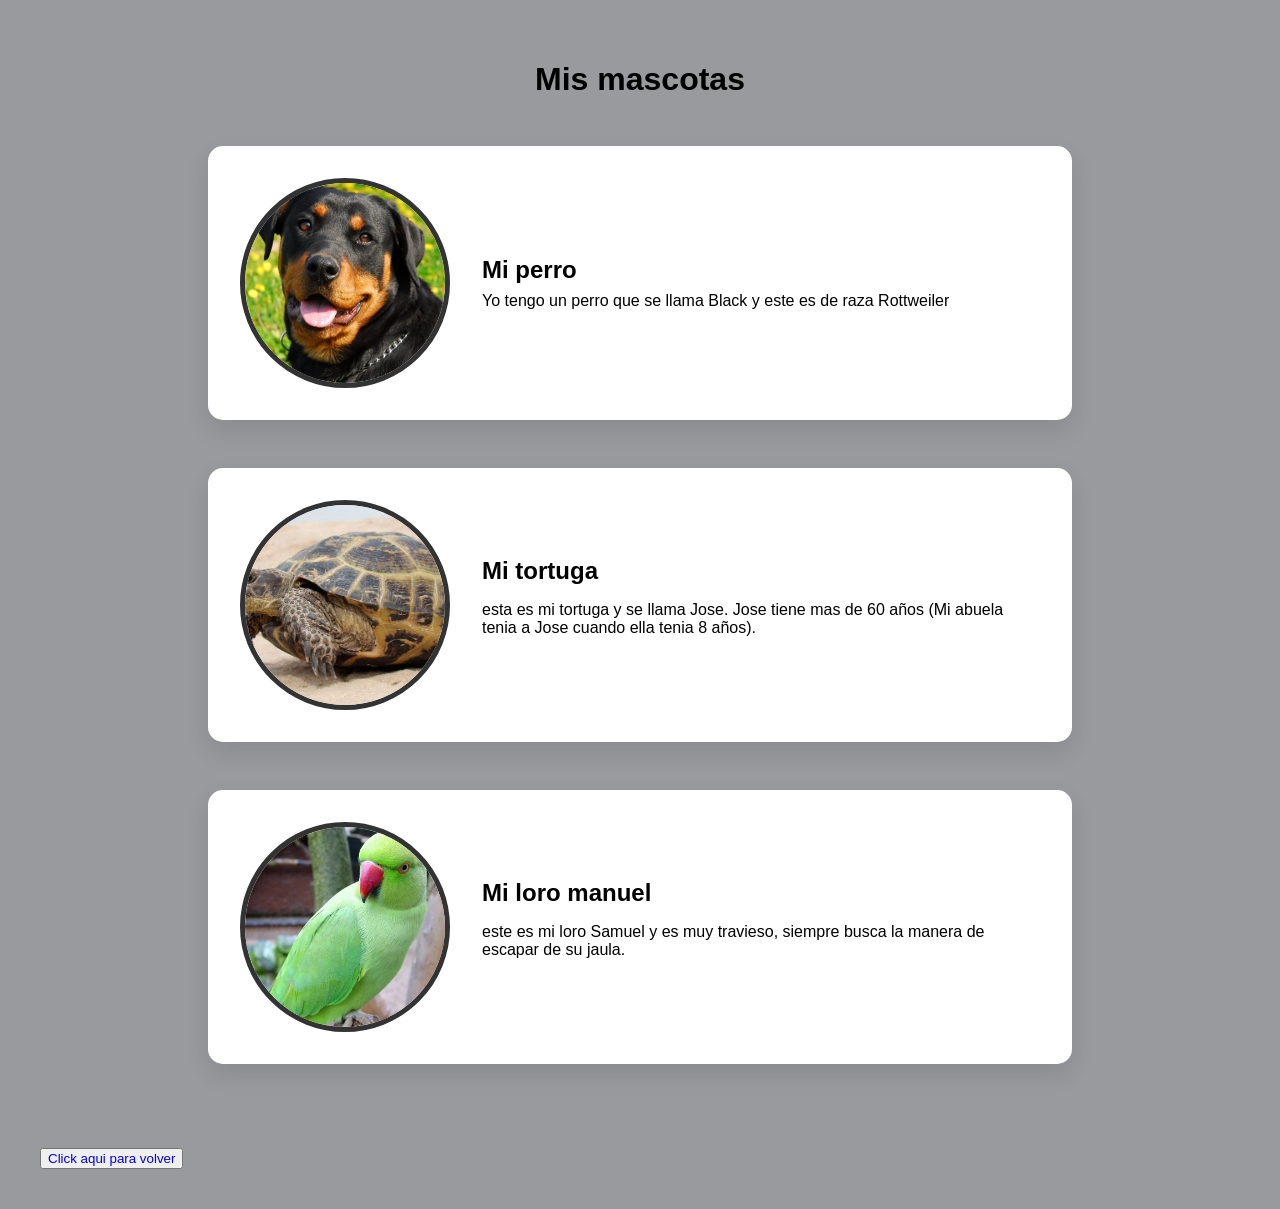
==== riwi/mascotas.html @ 5fa9ccd3 "Add files via upload" ====
<!DOCTYPE html>
<html lang="es">
<head>
    <meta charset="UTF-8">
    <meta name="viewport" content="width=device-width, initial-scale=1.0">
    <link rel="stylesheet" href="styles.css">
    
</head>
<body>
    <header>
        <h1>Mis mascotas</h1>

  
    </header>
    
    <section id="black" class="s_mascotas">
        
        <img  src="imagenes/Rottweiler-Temperament.jpg" alt="Descripcion grafica de como se ve mi perro">
        <div>
        <h2>Mi perro</h2>
        <article>
            Yo tengo un perro que se llama Black y este es de raza Rottweiler
        </article>
        </div>
        
        
    </section>


    <section id="tortu" class="s_mascotas">
        
        <img src="imagenes/tortuga-rusa.jpg" alt="Imagen de como se ve mi tortuga">

        <div>
            <h2>Mi tortuga</h2>
            <article>
               <p>esta es mi tortuga y se llama Jose. Jose tiene mas de 60 años (Mi abuela tenia a Jose cuando ella tenia 8 años).</p>
            </article>
        </div>
    
        
      
    </section>


    <section id="loro" class="s_mascotas">
        <img class="fotol"  src="imagenes/default.jpg" alt="Imagen de mi loro manuel">
        <div>   
            <h2>Mi loro manuel </h2>
            <article><p>este es mi loro Samuel y es muy travieso, siempre busca la manera de escapar de su jaula.</p></article>
        </div>
        
    </section>
    </br>
    </br>
    <button><a class="volver" href="index.html">Click aqui para volver</a></button>
</body>
</html>
---- riwi/styles.css ----
.nombre1{
    text-align: center;
}

a{
    text-decoration: none;
    
}

ul{
    list-style-type: none; /* Quita los puntos */
    margin: 0;             /* Elimina margen */
    padding: 0; 
}

.milton{
    
    width: 500px;
    height: 500px;
    border-radius: 50%;
    align-items: center;
    object-fit: cover;
    display: block;
    margin: auto;
    border-radius: 50%;
    border-color: rgb(0, 0, 0);
    border: 5px solid;
    
}

body {
    font-family: 'Segoe UI', Tahoma, Geneva, Verdana, sans-serif;
    background-color: #989a9d;
    padding:2rem;
    
}

.sobre{
    background-color: white;
    width: 350px;
    padding: 2rem;
    border-radius: 15px;
    box-shadow: 0 10px 25px rgba(0,0,0,0.1);
    text-align: center;
    

}



.fila{
    display: flex;
    gap: 2rem;
    justify-content: center;
    margin: 3rem auto;
    
    
}


.separador {
    border: none;
    height: 2px;
    width: 70%;
    margin: 1rem auto;
    background: linear-gradient(to right, transparent, #555, transparent);
}






.fotop{
    width: 500px;
    height: 500px;
    border-radius: 50%;
    align-items: center;
    object-fit: cover;
    display: block;
    margin: auto;
    border-radius: 50%;
    border-color: rgb(0, 0, 0);
    border: 5px solid;
    float: left;
    margin-right: 1rem;
    
}









header h1 {
    text-align: center;
    
}





.separador {
    border: none;
    height: 2px;
    width: 70%;
    margin: 1rem auto;
    background: linear-gradient(to right, transparent, #555, transparent);
}

.s_mascotas {
    display: flex;
    align-items: center;
    gap: 2rem;
    background-color: white;
    border-radius: 15px;
    padding: 2rem;
    margin: 3rem auto;
    max-width: 800px;
    box-shadow: 0 10px 25px rgba(8, 7, 7, 0.1);
}

.s_mascotas img {
    width: 200px;
    height: 200px;
    border-radius: 50%;
    object-fit: cover;
    border: 5px solid #333;
    flex-shrink: 0;
}

.s_mascotas h2 {
    margin: 0 0 0.5rem 0;
}



#loro button{
    width: 200px;
    height: 200px;
    border-radius: 20%;
    object-fit: cover;
    border: 5px solid #3c3a3a;
    flex-shrink: 0;
    background-color: rgba(192, 196, 206, 0.777);
    text-decoration: none;
    cursor: pointer;
    color: rgb(100, 10, 10);
    
}
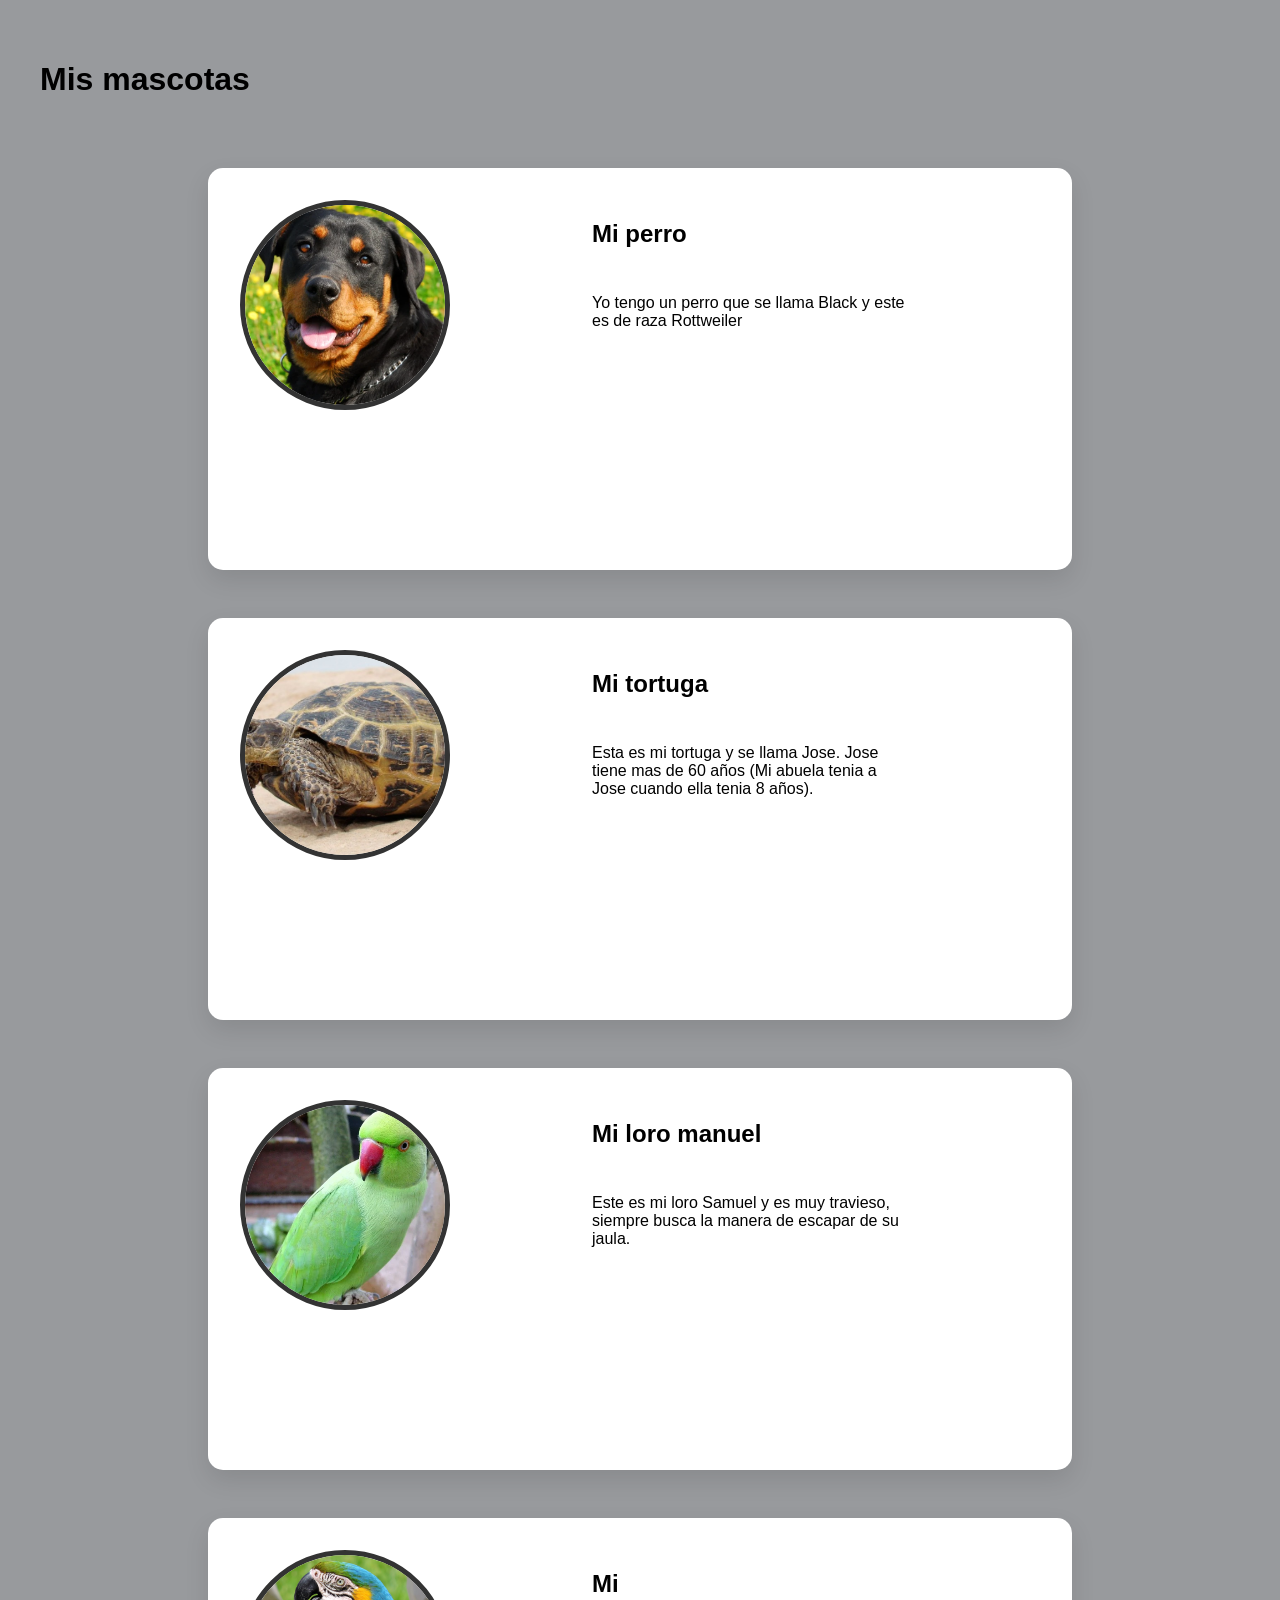
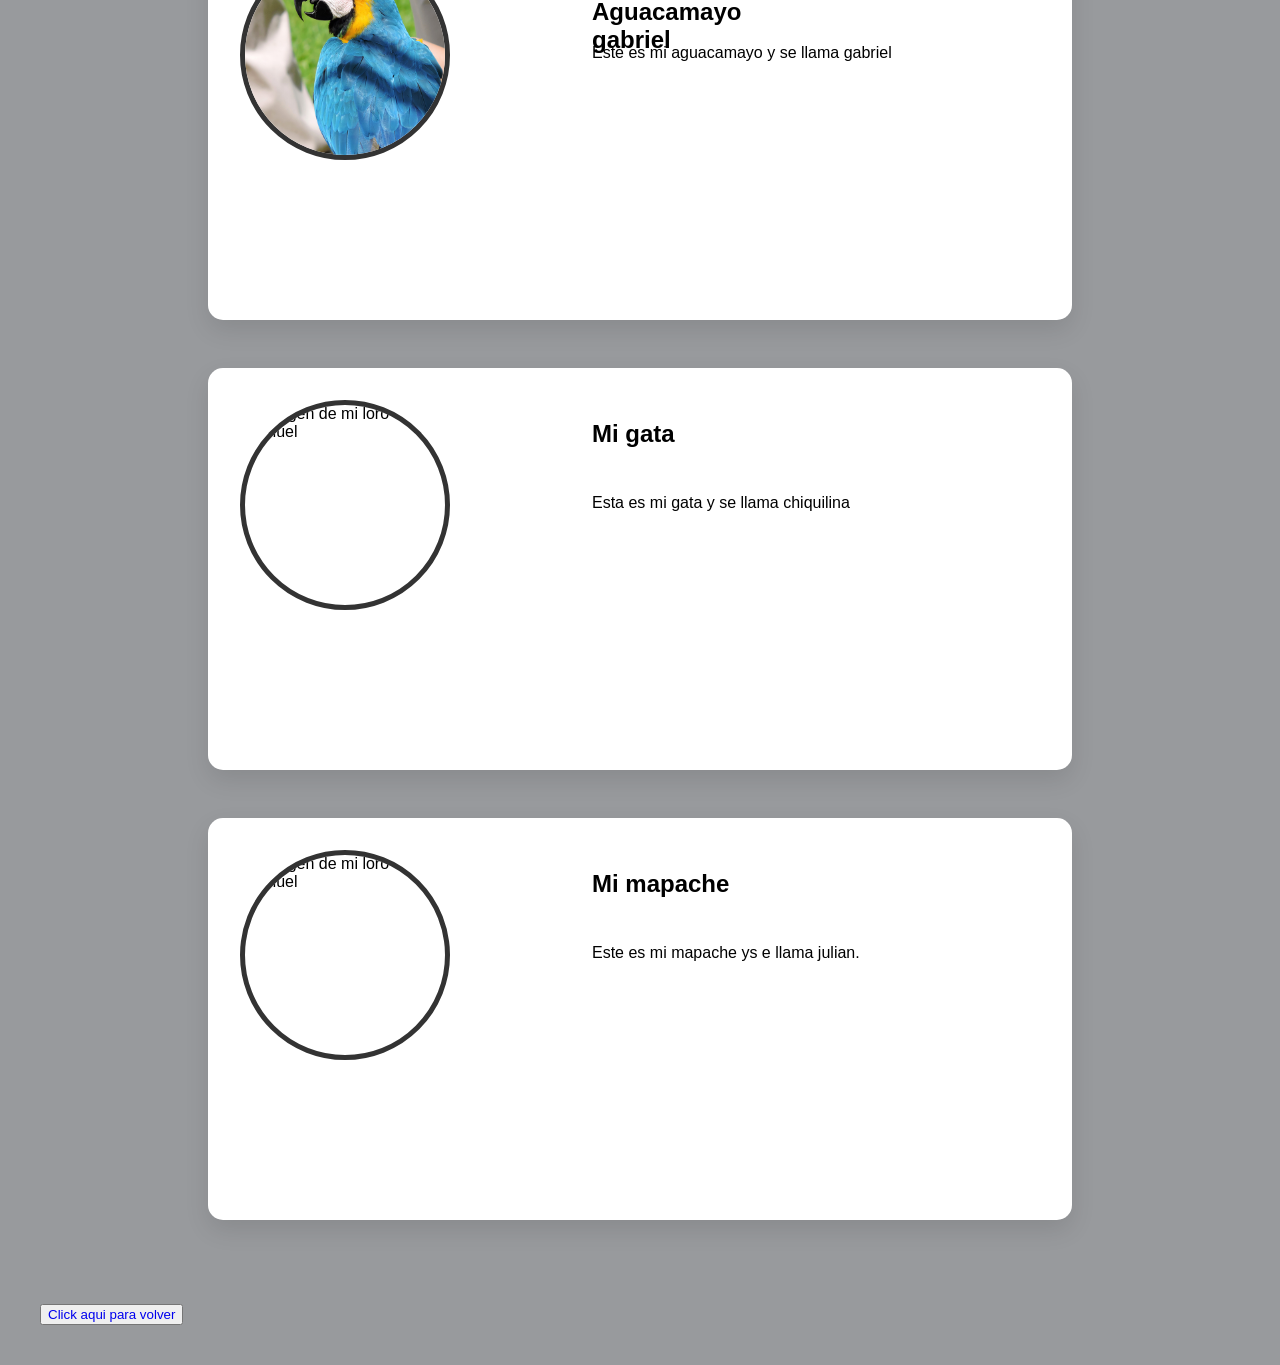
==== commit f2d08403: "Add files via upload" ====
--- a/riwi/mascotas.html
+++ b/riwi/mascotas.html
@@ -34,7 +34,7 @@
         <div>
             <h2>Mi tortuga</h2>
             <article>
-               <p>esta es mi tortuga y se llama Jose. Jose tiene mas de 60 años (Mi abuela tenia a Jose cuando ella tenia 8 años).</p>
+               <p>Esta es mi tortuga y se llama Jose. Jose tiene mas de 60 años (Mi abuela tenia a Jose cuando ella tenia 8 años).</p>
             </article>
         </div>
     
@@ -47,10 +47,43 @@
         <img class="fotol"  src="imagenes/default.jpg" alt="Imagen de mi loro manuel">
         <div>   
             <h2>Mi loro manuel </h2>
-            <article><p>este es mi loro Samuel y es muy travieso, siempre busca la manera de escapar de su jaula.</p></article>
+            <article><p>Este es mi loro Samuel y es muy travieso, siempre busca la manera de escapar de su jaula.</p></article>
         </div>
         
     </section>
+    </section>
+
+
+    <section id="agua" class="s_mascotas">
+        <img class="fotol"  src="imagenes/Guacamano-azul-de-pecho-amarilo-Zoo-Madrid-3 (1).jpg" alt="Imagen de mi loro manuel">
+        <div>   
+            <h2>Mi Aguacamayo gabriel</h2>
+            <article><p>Este es mi aguacamayo y se llama gabriel</p></article>
+        </div>
+        
+    </section>
+    </section>
+
+
+    <section id="gata" class="s_mascotas">
+        <img class="fotol"  src="https://arbolabc.nyc3.cdn.digitaloceanspaces.com/Science/animals/articles/animales-domesticos/cat.jpg" alt="Imagen de mi loro manuel">
+        <div>   
+            <h2>Mi gata </h2>
+            <article><p>Esta es mi gata y se llama chiquilina</p></article>
+        </div>
+        
+    </section>
+    </section>
+
+
+    <section id="mapa" class="s_mascotas">
+        <img class="fotol"  src="https://cdn0.ecologiaverde.com/es/posts/7/6/7/mapache_5767_600.webp" alt="Imagen de mi loro manuel">
+        <div>   
+            <h2>Mi mapache </h2>
+            <article><p>Este es mi mapache ys e llama julian.</p></article>
+        </div>
+        
+    </section>  
     </br>
     </br>
     <button><a class="volver" href="index.html">Click aqui para volver</a></button>
--- a/riwi/styles.css
+++ b/riwi/styles.css
@@ -46,6 +46,11 @@
 
 }
 
+#proyecto{
+    display: grid;
+    grid-template-columns: 0.5fr 0.5fr ;
+    gap: 1px;
+}
 
 
 .fila{
@@ -93,7 +98,10 @@
 
 
 
-
+header{
+    display: flex;
+    align-items: center ;
+}
 
 header h1 {
     text-align: center;
@@ -113,8 +121,11 @@
 }
 
 .s_mascotas {
-    display: flex;
-    align-items: center;
+    display: grid;
+    grid-template-columns: 40% 40% 20% 40% 80%;
+    grid-template-rows: 80% 10% 80% 80% 80%;
+    
+    
     gap: 2rem;
     background-color: white;
     border-radius: 15px;
@@ -131,11 +142,22 @@
     object-fit: cover;
     border: 5px solid #333;
     flex-shrink: 0;
+    
+    
 }
 
+
 .s_mascotas h2 {
-    margin: 0 0 0.5rem 0;
-}
+    
+    display: grid;
+    grid-template-columns: 20vh 10vh 20vh 20vh 40vh;
+    grid-template-rows: 1vh   1vh 1vh 2vh 1vh;
+    grid-template-columns: 3;
+    grid-row-start: 70;
+    grid-row-end: 22 ;
+    
+    
+}   
 
 
 
